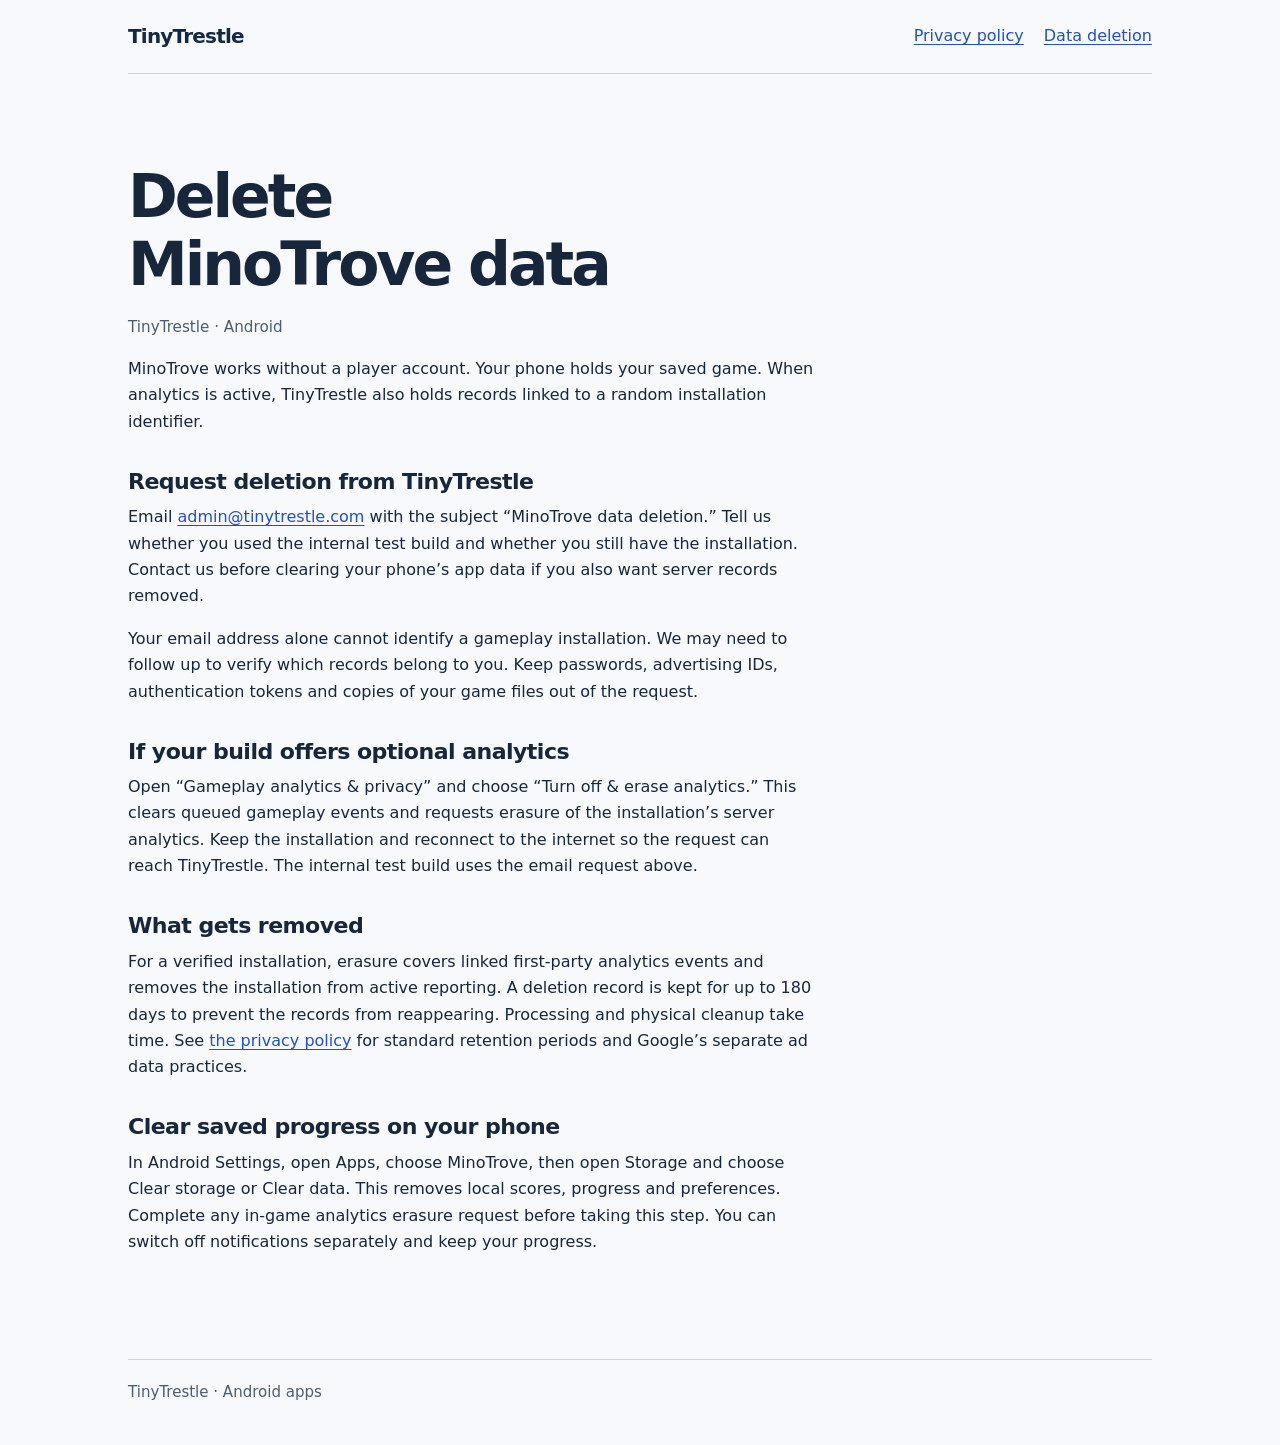
==== docs/minotrove/data-deletion/index.html @ a1fa3c85 "Publish MinoTrove Android privacy and deletion pages" ====
<!doctype html>
<html lang="en">
<head>
  <meta charset="utf-8">
  <meta name="viewport" content="width=device-width, initial-scale=1">
  <meta name="description" content="How Android players can ask TinyTrestle to delete MinoTrove gameplay analytics and clear local progress.">
  <title>Delete MinoTrove data | TinyTrestle</title>
  <link rel="stylesheet" href="../../assets/site.css">
</head>
<body>
  <header><a class="brand" href="../../">TinyTrestle</a><nav aria-label="MinoTrove policies"><a href="../../minotrove/privacy/">Privacy policy</a><a href="../../minotrove/data-deletion/">Data deletion</a></nav></header>
  <main>
<article>
  <h1>Delete MinoTrove data</h1>
  <p class="meta">TinyTrestle · Android</p>
  <p>MinoTrove works without a player account. Your phone holds your saved game. When analytics is active, TinyTrestle also holds records linked to a random installation identifier.</p>
  <h2>Request deletion from TinyTrestle</h2>
  <p>Email <a href="mailto:admin@tinytrestle.com?subject=MinoTrove%20data%20deletion">admin@tinytrestle.com</a> with the subject “MinoTrove data deletion.” Tell us whether you used the internal test build and whether you still have the installation. Contact us before clearing your phone’s app data if you also want server records removed.</p>
  <p>Your email address alone cannot identify a gameplay installation. We may need to follow up to verify which records belong to you. Keep passwords, advertising IDs, authentication tokens and copies of your game files out of the request.</p>
  <h2>If your build offers optional analytics</h2>
  <p>Open “Gameplay analytics &amp; privacy” and choose “Turn off &amp; erase analytics.” This clears queued gameplay events and requests erasure of the installation’s server analytics. Keep the installation and reconnect to the internet so the request can reach TinyTrestle. The internal test build uses the email request above.</p>
  <h2>What gets removed</h2>
  <p>For a verified installation, erasure covers linked first-party analytics events and removes the installation from active reporting. A deletion record is kept for up to 180 days to prevent the records from reappearing. Processing and physical cleanup take time. See <a href="../privacy/">the privacy policy</a> for standard retention periods and Google’s separate ad data practices.</p>
  <h2>Clear saved progress on your phone</h2>
  <p>In Android Settings, open Apps, choose MinoTrove, then open Storage and choose Clear storage or Clear data. This removes local scores, progress and preferences. Complete any in-game analytics erasure request before taking this step. You can switch off notifications separately and keep your progress.</p>
</article>
  </main>
  <footer>TinyTrestle · Android apps</footer>
</body>
</html>
---- docs/assets/site.css ----
:root {
  color-scheme: light;
  font-family: "Inter", system-ui, sans-serif;
  color: #18263c;
  background: #f7f9fc;
  --blue: #244fc4;
  --line: #cad4e2;
}
* { box-sizing: border-box; }
body { margin: 0; line-height: 1.65; }
header, main, footer { width: min(64rem, 100% - 2.5rem); margin-inline: auto; }
header { display: flex; flex-wrap: wrap; gap: .5rem 2rem; align-items: center; justify-content: space-between; padding-block: 1.25rem; border-bottom: 1px solid var(--line); }
.brand { color: #162742; font-size: 1.25rem; font-weight: 750; letter-spacing: -.04em; text-decoration: none; }
nav { display: flex; flex-wrap: wrap; gap: .5rem 1.25rem; }
a { color: var(--blue); text-underline-offset: .18em; overflow-wrap: anywhere; }
a:hover { text-decoration-thickness: .15em; }
a:focus-visible { outline: 3px solid #245cdf; outline-offset: 4px; }
main { padding-block: clamp(2rem, 7vw, 5.5rem); }
article { max-width: 43rem; }
h1, h2 { line-height: 1.14; text-wrap: balance; }
h1 { margin: 0 0 1rem; font-size: clamp(2.15rem, 6vw, 3.75rem); letter-spacing: -.05em; }
h2 { margin: 2.1rem 0 .65rem; font-size: 1.38rem; letter-spacing: -.025em; }
p { margin: .55rem 0 1rem; }
li { margin-bottom: .5rem; }
.meta { color: #4d5c70; font-size: .95rem; }
.links { display: flex; gap: .7rem 1.7rem; flex-wrap: wrap; }
.links a { font-weight: 650; }
.game { display: flex; align-items: flex-start; gap: 1.25rem; padding-block: 1.75rem; margin-top: 2rem; border-block: 1px solid var(--line); }
.game h2 { margin-top: 0; }
.game img { width: clamp(3rem, 11vw, 5rem); height: auto; }
footer { border-top: 1px solid var(--line); padding-block: 1.25rem 2.5rem; color: #4d5c70; font-size: .94rem; }
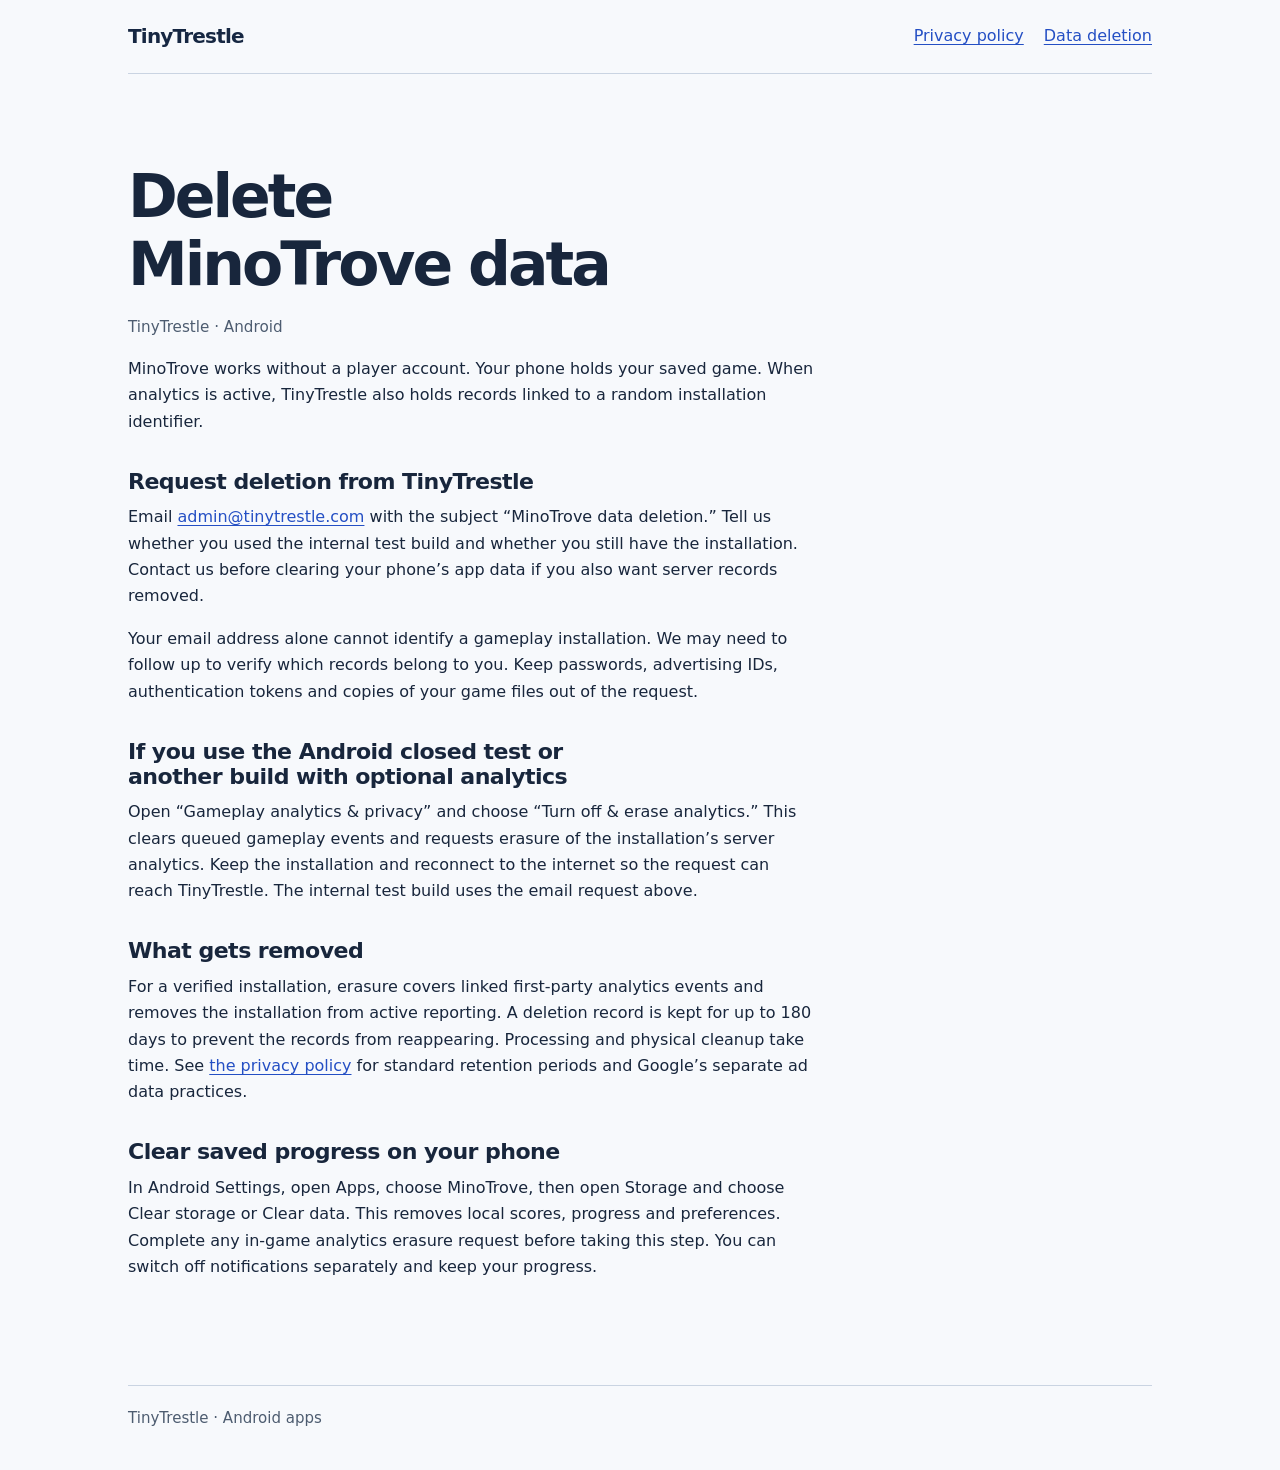
==== commit d07acbbb: "Explain analytics choices in the Android closed test" ====
--- a/docs/minotrove/data-deletion/index.html
+++ b/docs/minotrove/data-deletion/index.html
@@ -17,7 +17,7 @@
   <h2>Request deletion from TinyTrestle</h2>
   <p>Email <a href="mailto:admin@tinytrestle.com?subject=MinoTrove%20data%20deletion">admin@tinytrestle.com</a> with the subject “MinoTrove data deletion.” Tell us whether you used the internal test build and whether you still have the installation. Contact us before clearing your phone’s app data if you also want server records removed.</p>
   <p>Your email address alone cannot identify a gameplay installation. We may need to follow up to verify which records belong to you. Keep passwords, advertising IDs, authentication tokens and copies of your game files out of the request.</p>
-  <h2>If your build offers optional analytics</h2>
+  <h2>If you use the Android closed test or another build with optional analytics</h2>
   <p>Open “Gameplay analytics &amp; privacy” and choose “Turn off &amp; erase analytics.” This clears queued gameplay events and requests erasure of the installation’s server analytics. Keep the installation and reconnect to the internet so the request can reach TinyTrestle. The internal test build uses the email request above.</p>
   <h2>What gets removed</h2>
   <p>For a verified installation, erasure covers linked first-party analytics events and removes the installation from active reporting. A deletion record is kept for up to 180 days to prevent the records from reappearing. Processing and physical cleanup take time. See <a href="../privacy/">the privacy policy</a> for standard retention periods and Google’s separate ad data practices.</p>
